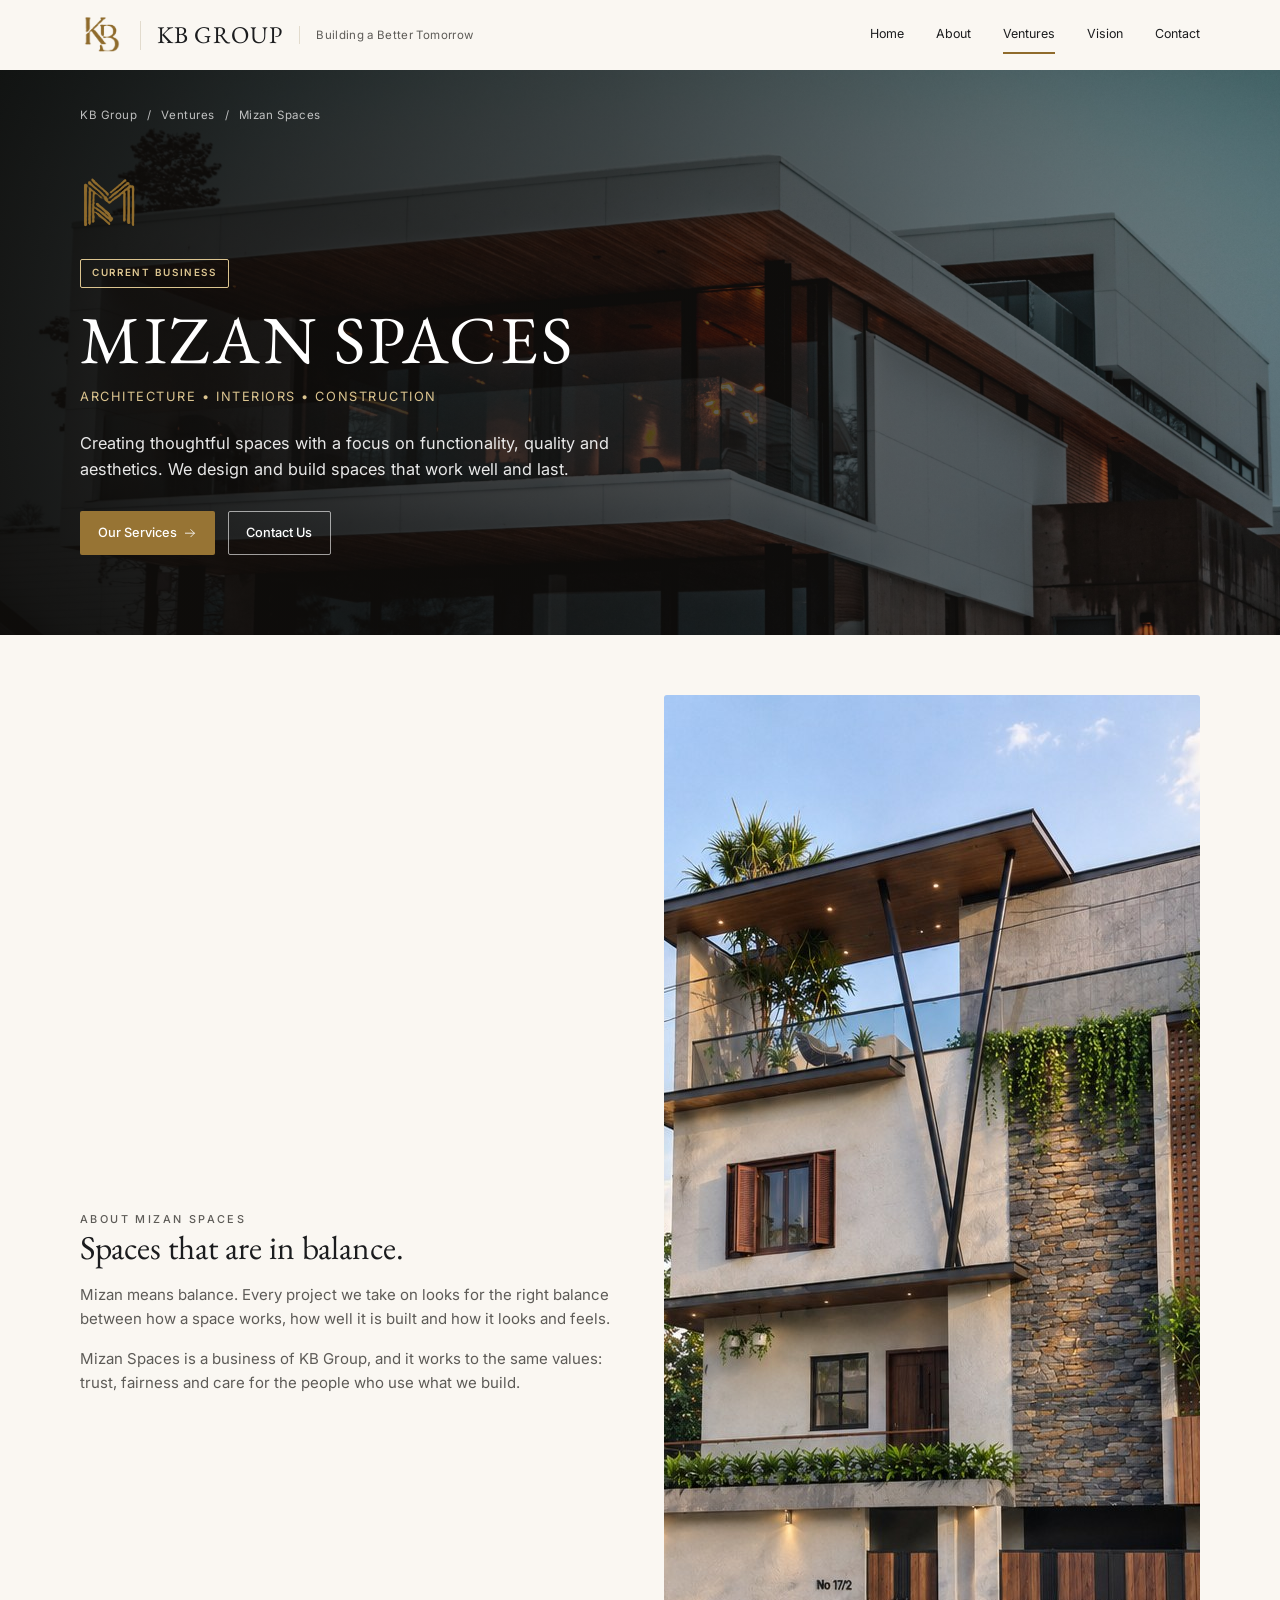
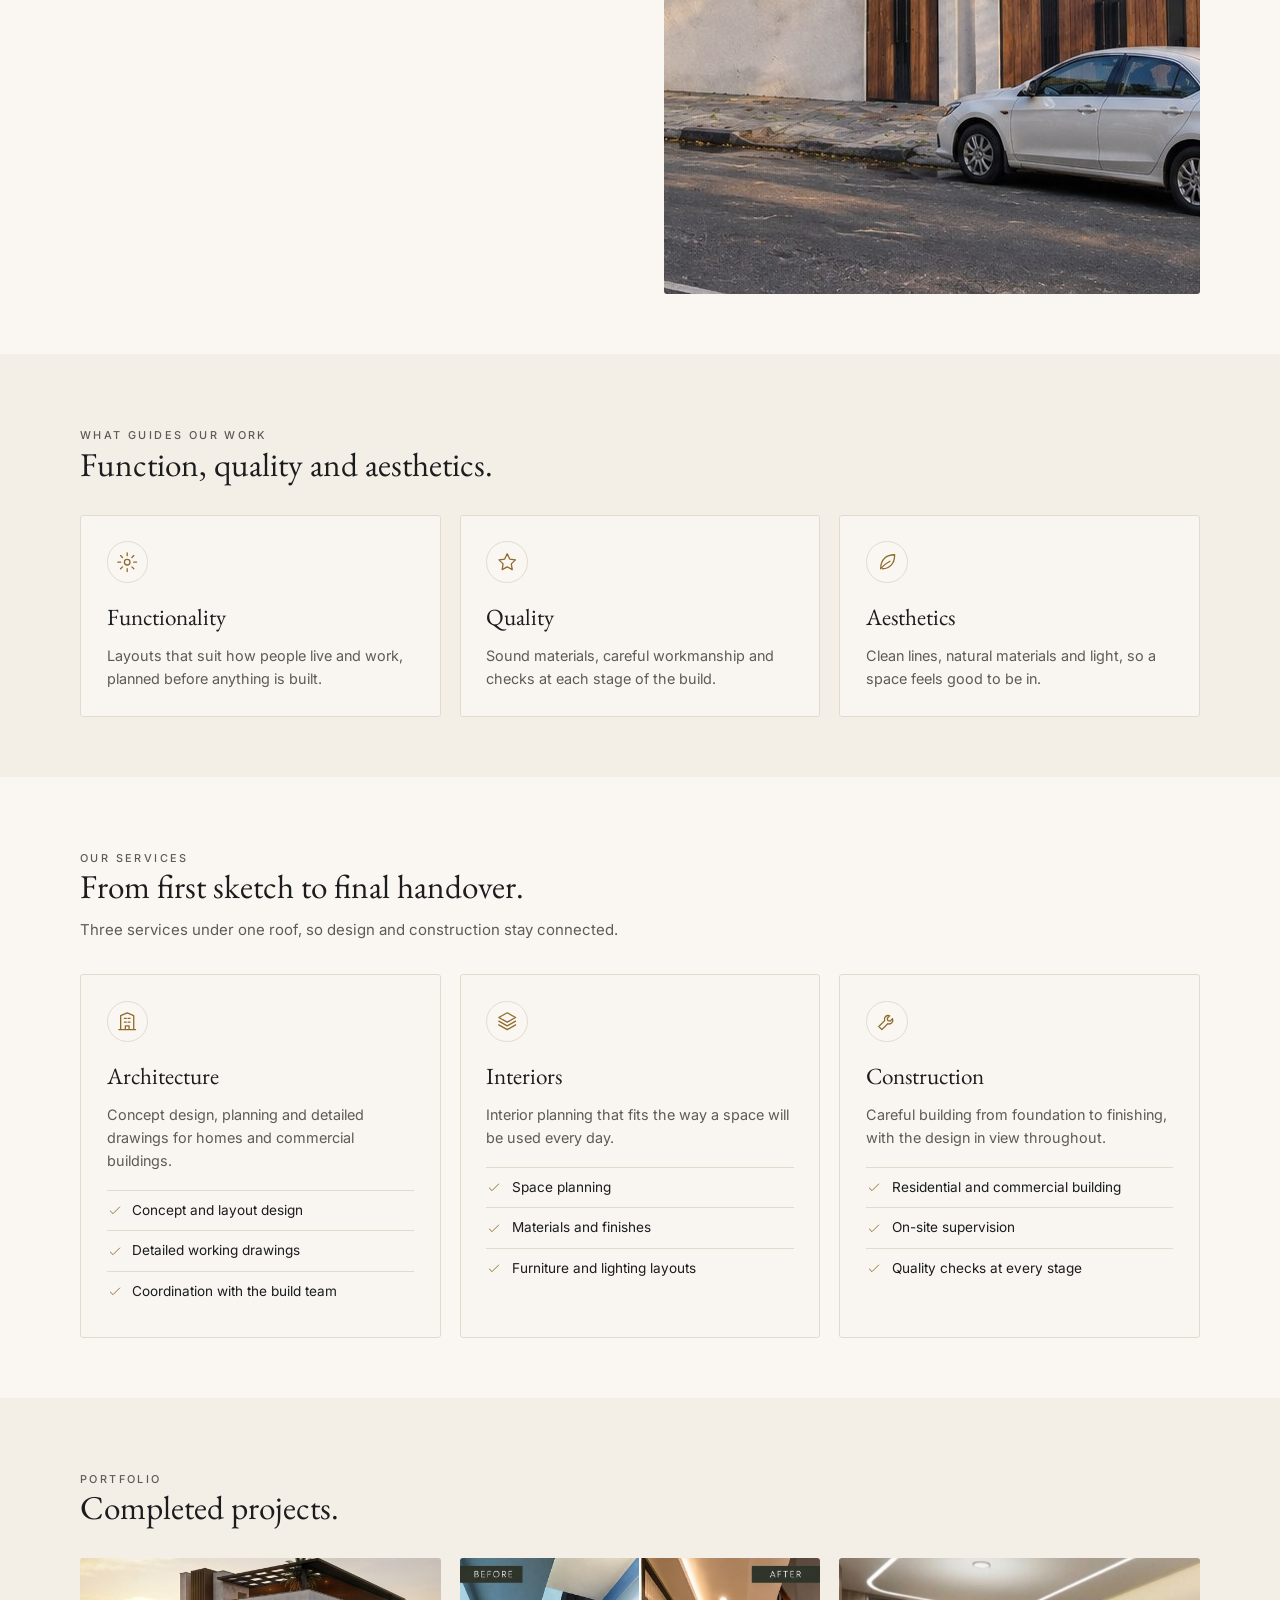
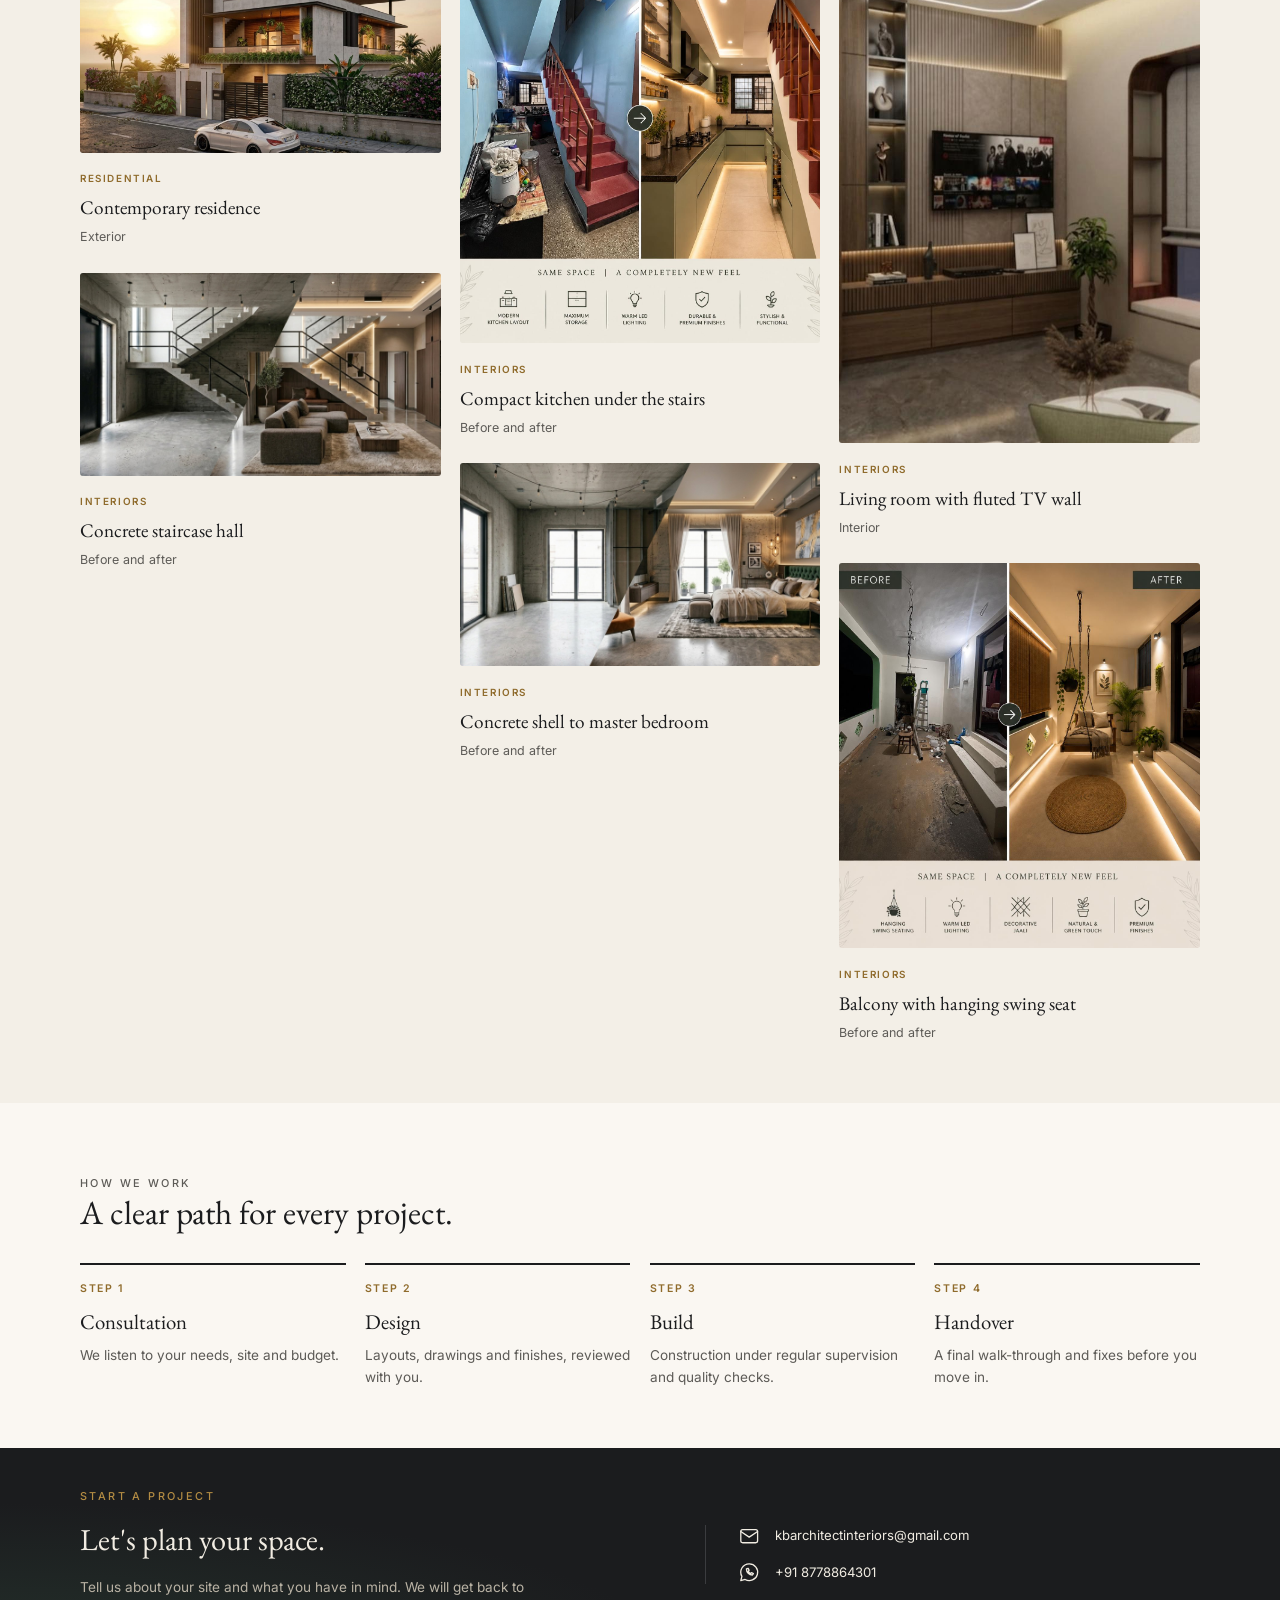
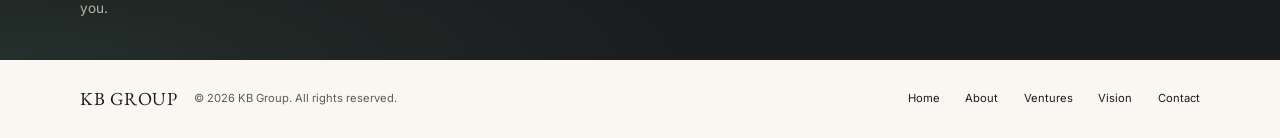
==== mizan-spaces.html @ b8437fe0 "KB Group website" ====
<!doctype html>
<html lang="en">
<head>
<meta charset="utf-8">
<meta name="viewport" content="width=device-width, initial-scale=1, viewport-fit=cover">
<title>Mizan Spaces</title>
<link rel="preconnect" href="https://fonts.googleapis.com">
<link rel="preconnect" href="https://fonts.gstatic.com" crossorigin>
<link rel="stylesheet" href="https://fonts.googleapis.com/css2?family=EB+Garamond:wght@400;500;600&family=Inter:wght@400;500;600&display=swap">
<link rel="stylesheet" href="css/site.css">
<link rel="stylesheet" href="css/venture.css">
</head>
<body>
<svg width="0" height="0" style="position:absolute" aria-hidden="true" focusable="false">
  <defs>
    <symbol id="i-arrow" viewBox="0 0 24 24"><path d="M4 12h15M13 6l6 6-6 6"/></symbol>
    <symbol id="i-building" viewBox="0 0 24 24"><path d="M5 21V6l7-3 7 3v15M3 21h18M9 9h2M13 9h2M9 13h2M13 13h2M10 21v-4h4v4"/></symbol>
    <symbol id="i-layers" viewBox="0 0 24 24"><path d="m12 3 9 5-9 5-9-5zM3 12l9 5 9-5M3 16l9 5 9-5"/></symbol>
    <symbol id="i-tool" viewBox="0 0 24 24"><path d="M14.7 6.3a4 4 0 0 0-5.4 5.1L3 17.7 6.3 21l6.3-6.3a4 4 0 0 0 5.1-5.4l-2.6 2.6-2.4-.6-.6-2.4z"/></symbol>
    <symbol id="i-check" viewBox="0 0 24 24"><path d="m5 12 4 4 10-10"/></symbol>
    <symbol id="i-gear" viewBox="0 0 24 24"><circle cx="12" cy="12" r="3"/><path d="M12 2v3M12 19v3M2 12h3M19 12h3M4.9 4.9l2.1 2.1M17 17l2.1 2.1M19.1 4.9 17 7M7 17l-2.1 2.1"/></symbol>
    <symbol id="i-star" viewBox="0 0 24 24"><path d="m12 3 2.7 5.6 6.1.9-4.4 4.3 1 6.1L12 17l-5.4 2.9 1-6.1-4.4-4.3 6.1-.9z"/></symbol>
    <symbol id="i-leaf" viewBox="0 0 24 24"><path d="M5 19C5 9 11 4 20 4c0 9-5 15-13 15M5 19c3-4 6-6 10-8"/></symbol>
    <symbol id="i-image" viewBox="0 0 24 24"><rect x="3" y="5" width="18" height="14" rx="2"/><circle cx="9" cy="10" r="1.5"/><path d="m21 16-5-5-8 8"/></symbol>
    <symbol id="i-mail" viewBox="0 0 24 24"><rect x="3" y="5" width="18" height="14" rx="2"/><path d="m3 7 9 6 9-6"/></symbol>
    <symbol id="i-chat" viewBox="0 0 24 24"><path d="M12 3a9 9 0 0 0-7.8 13.5L3 21l4.6-1.2A9 9 0 1 0 12 3z"/><path d="M9 8.5c0 3.5 3 6.5 6.5 6.5l1-1.5-2-1-1 .8c-1-.4-2-1.4-2.4-2.4l.8-1-1-2z"/></symbol>
  </defs>
</svg>

<header class="site-head band">
  <a class="brand" href="index.html" aria-label="KB Group home">
    <img src="img/logo-kb.png" alt="" width="44" height="42">
    <span class="div" aria-hidden="true"></span>
    <span class="name">KB GROUP</span>
    <span class="tag">Building a Better Tomorrow</span>
  </a>
  <nav class="main" aria-label="Main">
    <a href="index.html">Home</a>
    <a href="index.html#about">About</a>
    <a href="index.html#ventures" aria-current="page">Ventures</a>
    <a href="index.html#vision">Vision</a>
    <a href="#contact">Contact</a>
  </nav>
</header>

<main>
  <section class="vhero band" aria-labelledby="t">
    <img class="ph-img" src="img/mizan-hero.jpg" alt="" width="1280" height="690">
    <p class="crumbs"><a href="index.html">KB Group</a><span>/</span><a href="index.html#ventures">Ventures</a><span>/</span><span>Mizan Spaces</span></p>
    <div class="idrow">
      <img src="img/logo-mizan.png" alt="" width="46" height="42">
    </div>
    <p class="chip">Current business</p>
    <h1 id="t">Mizan Spaces</h1>
    <p class="sub">Architecture • Interiors • Construction</p>
    <p class="lead">Creating thoughtful spaces with a focus on functionality, quality and aesthetics. We design and build spaces that work well and last.</p>
    <div class="hero-actions">
      <a class="btn" href="#services">Our Services <svg class="ico arrow"><use href="#i-arrow"/></svg></a>
      <a class="btn ghost" href="#contact">Contact Us</a>
    </div>
  </section>

  <section class="sec" id="about" aria-labelledby="about-t">
    <div class="band">
      <div class="two">
        <div>
          <p class="eyebrow">About Mizan Spaces</p>
          <h2 class="title" id="about-t">Spaces that are in balance.</h2>
          <p>Mizan means balance. Every project we take on looks for the right balance between how a space works, how well it is built and how it looks and feels.</p>
          <p>Mizan Spaces is a business of KB Group, and it works to the same values: trust, fairness and care for the people who use what we build.</p>
        </div>
        <img class="pic tall" src="img/mizan-about.jpg" alt="Three-storey modern house with a stone, timber and plant facade" width="1312" height="1199">
      </div>
    </div>
  </section>

  <section class="sec alt" aria-labelledby="focus-t">
    <div class="band">
      <div class="sec-head">
        <p class="eyebrow">What guides our work</p>
        <h2 class="title" id="focus-t">Function, quality and aesthetics.</h2>
      </div>
      <div class="grid3">
        <article class="tile"><span class="ring"><svg class="ico"><use href="#i-gear"/></svg></span><h3>Functionality</h3><p>Layouts that suit how people live and work, planned before anything is built.</p></article>
        <article class="tile"><span class="ring"><svg class="ico"><use href="#i-star"/></svg></span><h3>Quality</h3><p>Sound materials, careful workmanship and checks at each stage of the build.</p></article>
        <article class="tile"><span class="ring"><svg class="ico"><use href="#i-leaf"/></svg></span><h3>Aesthetics</h3><p>Clean lines, natural materials and light, so a space feels good to be in.</p></article>
      </div>
    </div>
  </section>

  <section class="sec" id="services" aria-labelledby="svc-t">
    <div class="band">
      <div class="sec-head">
        <p class="eyebrow">Our services</p>
        <h2 class="title" id="svc-t">From first sketch to final handover.</h2>
        <p>Three services under one roof, so design and construction stay connected.</p>
      </div>
      <div class="grid3">
        <article class="tile">
          <span class="ring"><svg class="ico"><use href="#i-building"/></svg></span>
          <h3>Architecture</h3>
          <p>Concept design, planning and detailed drawings for homes and commercial buildings.</p>
          <ul>
            <li><svg class="ico"><use href="#i-check"/></svg>Concept and layout design</li>
            <li><svg class="ico"><use href="#i-check"/></svg>Detailed working drawings</li>
            <li><svg class="ico"><use href="#i-check"/></svg>Coordination with the build team</li>
          </ul>
        </article>
        <article class="tile">
          <span class="ring"><svg class="ico"><use href="#i-layers"/></svg></span>
          <h3>Interiors</h3>
          <p>Interior planning that fits the way a space will be used every day.</p>
          <ul>
            <li><svg class="ico"><use href="#i-check"/></svg>Space planning</li>
            <li><svg class="ico"><use href="#i-check"/></svg>Materials and finishes</li>
            <li><svg class="ico"><use href="#i-check"/></svg>Furniture and lighting layouts</li>
          </ul>
        </article>
        <article class="tile">
          <span class="ring"><svg class="ico"><use href="#i-tool"/></svg></span>
          <h3>Construction</h3>
          <p>Careful building from foundation to finishing, with the design in view throughout.</p>
          <ul>
            <li><svg class="ico"><use href="#i-check"/></svg>Residential and commercial building</li>
            <li><svg class="ico"><use href="#i-check"/></svg>On-site supervision</li>
            <li><svg class="ico"><use href="#i-check"/></svg>Quality checks at every stage</li>
          </ul>
        </article>
      </div>
    </div>
  </section>

  <section class="sec alt" id="projects" aria-labelledby="proj-t">
    <div class="band">
      <div class="sec-head">
        <p class="eyebrow">Portfolio</p>
        <h2 class="title" id="proj-t">Completed projects.</h2>
      </div>
      <div class="proj-grid">
        <figure class="proj">
          <img class="pic" src="img/mizan-project-exterior.jpg" alt="Contemporary house with stone, timber and glass beside a pool at sunset" width="736" height="1104" loading="lazy">
          <figcaption><span class="tag">Residential</span><h3>Contemporary residence</h3><div class="meta">Exterior</div></figcaption>
        </figure>
        <figure class="proj">
          <img class="pic" src="img/mizan-project-stairs.jpg" alt="Concrete staircase hall before and after the interior fit-out" width="1600" height="900" loading="lazy">
          <figcaption><span class="tag">Interiors</span><h3>Concrete staircase hall</h3><div class="meta">Before and after</div></figcaption>
        </figure>
        <figure class="proj">
          <img class="pic" src="img/mizan-project-kitchen.jpg" alt="Narrow kitchen under a staircase before and after, with green cabinets and warm lighting" width="1199" height="1280" loading="lazy">
          <figcaption><span class="tag">Interiors</span><h3>Compact kitchen under the stairs</h3><div class="meta">Before and after</div></figcaption>
        </figure>
        <figure class="proj">
          <img class="pic" src="img/mizan-project-bedroom.jpg" alt="Bare concrete room before and after becoming a bedroom with curtains and warm lighting" width="1600" height="900" loading="lazy">
          <figcaption><span class="tag">Interiors</span><h3>Concrete shell to master bedroom</h3><div class="meta">Before and after</div></figcaption>
        </figure>
        <figure class="proj">
          <img class="pic" src="img/mizan-project-tv-wall.jpg" alt="Living room with fluted wood TV wall, display niches and a window seat" width="655" height="881" loading="lazy">
          <figcaption><span class="tag">Interiors</span><h3>Living room with fluted TV wall</h3><div class="meta">Interior</div></figcaption>
        </figure>
        <figure class="proj">
          <img class="pic" src="img/mizan-project-balcony.jpg" alt="Balcony before and after, with a hanging swing seat, plants and warm lighting" width="1200" height="1280" loading="lazy">
          <figcaption><span class="tag">Interiors</span><h3>Balcony with hanging swing seat</h3><div class="meta">Before and after</div></figcaption>
        </figure>
      </div>
    </div>
  </section>

  <section class="sec" aria-labelledby="proc-t">
    <div class="band">
      <div class="sec-head">
        <p class="eyebrow">How we work</p>
        <h2 class="title" id="proc-t">A clear path for every project.</h2>
      </div>
      <ol class="steps">
        <li><span class="n">Step 1</span><b>Consultation</b><span class="d">We listen to your needs, site and budget.</span></li>
        <li><span class="n">Step 2</span><b>Design</b><span class="d">Layouts, drawings and finishes, reviewed with you.</span></li>
        <li><span class="n">Step 3</span><b>Build</b><span class="d">Construction under regular supervision and quality checks.</span></li>
        <li><span class="n">Step 4</span><b>Handover</b><span class="d">A final walk-through and fixes before you move in.</span></li>
      </ol>
    </div>
  </section>

  <section class="contact c2 band" id="contact" aria-labelledby="c-t">
    <div>
      <p class="eyebrow">Start a project</p>
      <h2 id="c-t">Let's plan your space.</h2>
      <p class="note">Tell us about your site and what you have in mind. We will get back to you.</p>
    </div>
    <div class="cinfo">
      <div><svg class="ico"><use href="#i-mail"/></svg><a href="mailto:kbarchitectinteriors@gmail.com">kbarchitectinteriors@gmail.com</a></div>
      <div><svg class="ico"><use href="#i-chat"/></svg><a href="tel:+918778864301">+91 8778864301</a></div>
    </div>
  </section>
</main>

<footer class="foot band">
  <div class="l">
    <span class="n">KB GROUP</span>
    <span id="copy">&copy; 2026 KB Group. All rights reserved.</span>
  </div>
  <nav aria-label="Footer">
    <a href="index.html">Home</a>
    <a href="index.html#about">About</a>
    <a href="index.html#ventures">Ventures</a>
    <a href="index.html#vision">Vision</a>
    <a href="#contact">Contact</a>
  </nav>
</footer>

<script>
(function () {
  try {
    document.getElementById("copy").textContent = "© " + new Date().getFullYear() + " KB Group. All rights reserved.";
  } catch (e) {}
})();
</script>
</body>
</html>
---- css/site.css ----
/* Layout: full-bleed bands stacked top to bottom (header, photo hero, ecosystem, ventures cards, about + vision split, values row, dark contact band, footer). Single light look, by design. */
:root {
  --bg: #faf7f2;
  --panel: #f3efe7;
  --card: #f9f6f1;
  --ink: #1b1c1e;
  --muted: #5d5b57;
  --gold: #8f6b2c;
  --gold-fill: #977434;
  --line: #e2dbcd;
  --dark: #1b1c1e;
  --on-dark: #f1ece2;
  --on-dark-muted: #b9b2a4;
  --serif: "EB Garamond", Garamond, "Times New Roman", serif;
  --sans: "Inter", system-ui, -apple-system, "Segoe UI", Arial, sans-serif;
  --gutter: 1rem;
  --maxw: 70rem;
}
* { box-sizing: border-box; }
html { scroll-behavior: smooth; }
@media (prefers-reduced-motion: reduce) { html { scroll-behavior: auto; } }
body {
  background: var(--bg);
  color: var(--ink);
  font-family: var(--sans);
  font-size: 15px;
  line-height: 1.6;
  margin: 0;
  overflow-x: hidden;
}
a { color: inherit; }
:focus-visible { outline: 2px solid var(--gold); outline-offset: 3px; }
.band { padding-inline: max(var(--gutter), calc((100% - var(--maxw)) / 2)); }
.eyebrow {
  font-size: 0.68rem;
  font-weight: 500;
  letter-spacing: 0.22em;
  text-transform: uppercase;
  margin: 0 0 0.6rem;
}
h1, h2, h3 { font-family: var(--serif); font-weight: 400; margin: 0; text-wrap: balance; }
h2.title { font-size: clamp(1.7rem, 2.6vw, 2.15rem); line-height: 1.15; }
.ico { width: 1.4rem; height: 1.4rem; fill: none; stroke: currentColor; stroke-width: 1.4; stroke-linecap: round; stroke-linejoin: round; flex: none; }
.arrow { width: 0.9rem; height: 0.9rem; vertical-align: -0.12em; margin-left: 0.4rem; }

/* header */
.site-head {
  display: flex;
  align-items: center;
  justify-content: space-between;
  flex-wrap: wrap;
  gap: 0.75rem 2rem;
  padding-block: 0.9rem;
  background: var(--bg);
}
.brand { display: flex; align-items: center; gap: 1rem; min-width: 0; text-decoration: none; }
.brand img { height: 2.6rem; width: auto; display: block; }
.brand .name { font-family: var(--serif); font-size: 1.5rem; letter-spacing: 0.04em; white-space: nowrap; }
.brand .tag { font-size: 0.72rem; color: var(--muted); letter-spacing: 0.03em; padding-left: 1rem; border-left: 1px solid var(--line); }
.brand .div { width: 1px; height: 1.8rem; background: var(--line); }
nav.main { display: flex; gap: 2rem; flex-wrap: wrap; font-size: 0.78rem; }
nav.main a { text-decoration: none; padding-block: 0.5rem; border-bottom: 2px solid transparent; }
nav.main a:hover, nav.main a[aria-current="page"] { border-bottom-color: var(--gold); }

/* hero */
.hero {
  position: relative;
  isolation: isolate;
  background: linear-gradient(#a0a8b2 0%, #bdbec3 15%, #eddcd2 30%, #eddac9 45%, #efc8a9 60%, #9d8a81 75%, #403d34 100%);
  padding-block: 3.2rem 3.4rem;
  min-height: 21rem;
}
.hero-img {
  position: absolute;
  inset: 0 0 0 auto;
  width: 56%;
  height: 100%;
  object-fit: cover;
  object-position: left center;
  -webkit-mask-image: linear-gradient(to right, transparent 0, #000 30%);
  mask-image: linear-gradient(to right, transparent 0, #000 30%);
  z-index: -1;
}
.hero h1 { font-size: clamp(2rem, 3.9vw, 3.3rem); line-height: 1.12; letter-spacing: -0.005em; }
.hero p.lead { max-width: 23rem; margin: 1.3rem 0 1.5rem; font-size: 0.95rem; }
.btn {
  display: inline-flex;
  align-items: center;
  background: var(--gold-fill);
  color: #fff;
  font-size: 0.8rem;
  font-weight: 500;
  text-decoration: none;
  padding: 0.7rem 1.1rem;
  border-radius: 2px;
}
.btn:hover { background: #7f6128; }

/* ecosystem */
.eco {
  display: grid;
  grid-template-columns: minmax(0, 1.15fr) minmax(0, 0.9fr) minmax(0, 0.75fr);
  align-items: center;
  gap: 2rem;
  padding-block: 3.25rem;
}
.eco p { color: var(--muted); max-width: 22rem; margin: 1rem 0 0; font-size: 0.9rem; }
.eco-img {
  height: 9rem;
  border-radius: 2px;
  background: url("../img/leaf.jpg") center / cover no-repeat;
  -webkit-mask-image: linear-gradient(to right, #000 55%, transparent 100%);
  mask-image: linear-gradient(to right, #000 55%, transparent 100%);
}
.eco-quote { border-left: 1px solid var(--gold); padding-left: 2rem; font-family: var(--serif); font-size: 1.15rem; line-height: 1.5; margin: 0; }

/* ventures */
.ventures { padding-block: 0.5rem 3.25rem; }
.v-head { display: flex; justify-content: space-between; align-items: flex-end; gap: 1rem; flex-wrap: wrap; margin-bottom: 1.4rem; }
.v-head a { color: var(--gold); font-size: 0.75rem; font-weight: 500; text-decoration: none; }
.v-head a:hover { text-decoration: underline; text-underline-offset: 4px; }
.cards { display: grid; grid-template-columns: repeat(3, minmax(0, 1fr)); gap: 1.1rem; }
.card { background: var(--card); border: 1px solid var(--line); border-radius: 3px; overflow: hidden; display: flex; flex-direction: column; min-width: 0; }
.card .photo { aspect-ratio: 292 / 137; width: 100%; object-fit: cover; display: block; }
.card .body { padding: 1.3rem 1.4rem 1.5rem; display: flex; flex-direction: column; gap: 0.75rem; flex: 1; }
.id-row { display: flex; gap: 1rem; align-items: center; }
.id-row img { height: 2.6rem; width: auto; flex: none; }
.id-row h3 { font-size: 1.3rem; letter-spacing: 0.03em; line-height: 1.1; }
.id-row .sub { font-size: 0.75rem; color: var(--muted); margin-top: 0.3rem; }
.badge {
  align-self: flex-start;
  font-size: 0.58rem;
  font-weight: 600;
  letter-spacing: 0.14em;
  text-transform: uppercase;
  padding: 0.28rem 0.6rem;
  border-radius: 2px;
}
.badge.current { background: var(--gold-fill); color: #fff; }
.badge.dev { background: #e6e0d4; color: var(--muted); }
.card p.d { margin: 0; font-size: 0.82rem; color: var(--muted); }
.card a.more { margin-top: auto; padding-top: 0.5rem; color: var(--gold); font-size: 0.75rem; font-weight: 500; text-decoration: none; }
.card a.more:hover { text-decoration: underline; text-underline-offset: 4px; }

.card.future { padding: 1.4rem; background: linear-gradient(180deg, #ece8e0 0%, var(--card) 55%); }
.future h3 { font-size: 1.35rem; }
.future .tagline { font-size: 0.78rem; color: var(--muted); margin: 0.15rem 0 0.9rem; }
.future p.d { margin-bottom: 1.1rem; }
.fgrid { list-style: none; margin: 0; padding: 0; display: grid; grid-template-columns: repeat(2, minmax(0, 1fr)); gap: 0.95rem 0.75rem; }
.fgrid li { display: flex; align-items: center; gap: 0.7rem; font-size: 0.72rem; line-height: 1.3; min-width: 0; }
.fgrid .ring { width: 2rem; height: 2rem; border: 1px solid var(--line); border-radius: 50%; display: grid; place-items: center; color: var(--gold); background: var(--bg); flex: none; }
.fgrid .ring .ico { width: 1rem; height: 1rem; }
.more-line { margin-top: 1.1rem; font-size: 0.72rem; color: var(--muted); border-left: 1px solid var(--gold); padding-left: 0.6rem; }

/* about + vision */
.split { display: grid; grid-template-columns: repeat(2, minmax(0, 1fr)); }
.about { display: flex; background: var(--panel); min-width: 0; }
.about .door { width: clamp(6rem, 14.6%, 9.5rem); flex: none; background: url("../img/door.jpg") center / cover no-repeat; }
.about .in { padding: 2.2rem max(var(--gutter), 2.2rem) 2.2rem 2rem; min-width: 0; flex: 1; }
.about p.t { color: var(--muted); font-size: 0.85rem; max-width: 24rem; margin: 1rem 0 1.6rem; }
.pillars { display: grid; grid-template-columns: repeat(3, minmax(0, 1fr)); max-width: 28rem; }
.pillar { padding: 0 0.9rem; border-left: 1px solid var(--line); min-width: 0; }
.pillar:first-child { padding-left: 0; border-left: 0; }
.pillar .ico { color: var(--gold); margin-bottom: 0.6rem; }
.pillar b { display: block; font-size: 0.66rem; letter-spacing: 0.16em; font-weight: 600; }
.pillar span { display: block; font-size: 0.72rem; color: var(--muted); margin-top: 0.3rem; line-height: 1.45; }

.vision {
  position: relative;
  isolation: isolate;
  padding: 2.2rem max(var(--gutter), 3rem) 2.2rem 3rem;
  background: url("../img/hero.jpg") 0% 85% / 200% auto no-repeat, #d8cdbd;
  min-width: 0;
}
.vision::before { content: ""; position: absolute; inset: 0; background: linear-gradient(90deg, rgba(250, 247, 242, 0.78), rgba(250, 247, 242, 0.5)); z-index: -1; }
.vision p { font-size: 0.85rem; max-width: 24rem; margin: 1rem 0 0; }
.vision p + p { margin-top: 0.9rem; }
.vision a { display: inline-block; margin-top: 1.1rem; color: var(--gold); font-size: 0.75rem; font-weight: 500; text-decoration: none; }
.vision a:hover { text-decoration: underline; text-underline-offset: 4px; }

/* values */
.values { display: grid; grid-template-columns: minmax(0, 0.85fr) minmax(0, 2.6fr); gap: 2rem; align-items: center; padding-block: 2.6rem; }
.vlist { list-style: none; margin: 0; padding: 0; display: grid; grid-template-columns: repeat(5, minmax(0, 1fr)); }
.vlist li { text-align: center; padding: 0.4rem 0.9rem; border-left: 1px solid var(--line); min-width: 0; }
.vlist li:first-child { border-left: 0; }
.vlist .ico { width: 1.7rem; height: 1.7rem; color: var(--gold); margin-bottom: 0.6rem; }
.vlist b { display: block; font-size: 0.66rem; letter-spacing: 0.16em; font-weight: 600; }
.vlist span { display: block; font-size: 0.7rem; color: var(--muted); margin-top: 0.35rem; line-height: 1.45; }

/* contact */
.contact {
  background: radial-gradient(60rem 14rem at 0% 100%, #24302b 0%, transparent 70%), var(--dark);
  color: var(--on-dark);
  display: grid;
  grid-template-columns: minmax(0, 1.2fr) minmax(0, 1fr) auto;
  gap: 2rem;
  align-items: center;
  padding-block: 2.5rem;
}
.contact .eyebrow { color: #b48c43; }
.contact h2 { font-size: clamp(1.5rem, 2.4vw, 1.9rem); }
.cinfo { border-left: 1px solid #3b3c3f; padding-left: 2rem; display: grid; gap: 0.9rem; min-width: 0; }
.cinfo div { display: flex; align-items: center; gap: 0.9rem; font-size: 0.82rem; min-width: 0; }
.cinfo a { text-decoration: none; overflow-wrap: anywhere; }
.cinfo a:hover { text-decoration: underline; text-underline-offset: 4px; }
.social { display: flex; gap: 0.7rem; }
.social span { width: 2.2rem; height: 2.2rem; border: 1px solid #4a4b4f; border-radius: 50%; display: grid; place-items: center; color: var(--on-dark); }
.social .ico { width: 1rem; height: 1rem; }

/* footer */
.foot { display: flex; justify-content: space-between; align-items: center; gap: 1rem 2rem; flex-wrap: wrap; padding-block: 1.5rem; }
.foot .l { display: flex; align-items: center; gap: 1rem; flex-wrap: wrap; font-size: 0.7rem; color: var(--muted); }
.foot .l .n { font-family: var(--serif); font-size: 1.15rem; color: var(--ink); letter-spacing: 0.04em; }
.foot nav { display: flex; gap: 1.6rem; flex-wrap: wrap; font-size: 0.7rem; }
.foot nav a { text-decoration: none; }
.foot nav a:hover { text-decoration: underline; text-underline-offset: 4px; }

/* narrower screens */
@media (max-width: 62rem) {
  .cards { grid-template-columns: minmax(0, 1fr); }
  .card .photo { aspect-ratio: 16 / 7; }
  .split { grid-template-columns: minmax(0, 1fr); }
  .values { grid-template-columns: minmax(0, 1fr); }
  .contact { grid-template-columns: minmax(0, 1fr); }
  .cinfo { border-left: 0; padding-left: 0; }
}
@media (max-width: 52rem) {
  .brand .tag, .brand .div { display: none; }
  .hero-img { width: 100%; opacity: 0.55; -webkit-mask-image: none; mask-image: none; }
  .eco { grid-template-columns: minmax(0, 1fr); }
  .eco-quote { padding-left: 1.25rem; }
  .vlist { grid-template-columns: repeat(2, minmax(0, 1fr)); row-gap: 1.5rem; }
  .vlist li:nth-child(odd) { border-left: 0; }
  .vlist li:last-child { grid-column: 1 / -1; border-left: 0; }
  .pillars { grid-template-columns: minmax(0, 1fr); gap: 1.1rem; }
  .pillar { padding: 0; border-left: 0; }
  .about .door { width: 4rem; }
  .about .in { padding-inline: 1.25rem; }
  .vision { padding-inline: var(--gutter); }
}
---- css/venture.css ----
/* Styles for the business pages (mizan-spaces.html, amanah.html). Loaded after site.css. */

.vhero {
  position: relative;
  isolation: isolate;
  color: #fff;
  background: #14110d;
  padding-block: 2.2rem 5rem;
  overflow: hidden;
}
.vhero .ph-img {
  position: absolute;
  inset: 0;
  width: 100%;
  height: 100%;
  object-fit: cover;
  z-index: -2;
}
.vhero::after {
  content: "";
  position: absolute;
  inset: 0;
  z-index: -1;
  background: linear-gradient(90deg, rgba(14, 12, 10, 0.93) 0%, rgba(14, 12, 10, 0.72) 48%, rgba(14, 12, 10, 0.4) 100%);
}
.crumbs { display: flex; flex-wrap: wrap; gap: 0.6rem; font-size: 0.72rem; letter-spacing: 0.05em; color: rgba(255, 255, 255, 0.72); margin: 0 0 3.2rem; }
.crumbs a { text-decoration: none; }
.crumbs a:hover { text-decoration: underline; text-underline-offset: 4px; }
.vhero .idrow { display: flex; align-items: center; gap: 1.1rem; margin-bottom: 1.2rem; }
.vhero .idrow img { height: 3.4rem; width: auto; }
.vhero h1 { font-size: clamp(2.4rem, 6vw, 4.2rem); line-height: 1.02; letter-spacing: 0.04em; text-transform: uppercase; }
.vhero .sub { font-size: 0.8rem; letter-spacing: 0.12em; text-transform: uppercase; color: #dcc590; margin: 0.8rem 0 0; }
.vhero p.lead { max-width: 34rem; margin: 1.4rem 0 1.8rem; font-size: 1.02rem; color: rgba(255, 255, 255, 0.9); }
.hero-actions { display: flex; gap: 0.8rem; flex-wrap: wrap; }
.btn.ghost { background: transparent; border: 1px solid rgba(255, 255, 255, 0.6); }
.btn.ghost:hover { background: rgba(255, 255, 255, 0.14); }
.chip {
  display: inline-block;
  font-size: 0.62rem;
  font-weight: 600;
  letter-spacing: 0.16em;
  text-transform: uppercase;
  padding: 0.35rem 0.7rem;
  border: 1px solid #dcc590;
  color: #dcc590;
  border-radius: 2px;
  margin-bottom: 1.1rem;
}

.sec { padding-block: 3.75rem; }
.sec.alt { background: var(--panel); }
.sec-head { max-width: 40rem; margin-bottom: 2rem; }
.sec-head p { color: var(--muted); margin: 0.8rem 0 0; }
.two { display: grid; grid-template-columns: repeat(2, minmax(0, 1fr)); gap: 3rem; align-items: center; }
.two p { color: var(--muted); margin: 1rem 0 0; max-width: 34rem; }
.pic { width: 100%; aspect-ratio: 4 / 3; object-fit: cover; border-radius: 3px; display: block; }
.pic.tall { aspect-ratio: 11 / 10; }

.grid3 { display: grid; grid-template-columns: repeat(3, minmax(0, 1fr)); gap: 1.2rem; }
.tile { background: var(--card); border: 1px solid var(--line); border-radius: 3px; padding: 1.6rem; min-width: 0; }
.tile .ring { width: 2.6rem; height: 2.6rem; border: 1px solid var(--line); border-radius: 50%; display: grid; place-items: center; color: var(--gold); background: var(--bg); }
.tile h3 { font-size: 1.45rem; margin: 1rem 0 0.5rem; }
.tile p { color: var(--muted); margin: 0; font-size: 0.9rem; }
.tile ul { list-style: none; margin: 1.1rem 0 0; padding: 0; font-size: 0.85rem; }
.tile li { padding: 0.55rem 0; border-top: 1px solid var(--line); display: flex; gap: 0.6rem; align-items: flex-start; }
.tile li .ico { width: 1rem; height: 1rem; color: var(--gold); margin-top: 0.22rem; }

.steps { list-style: none; margin: 0; padding: 0; display: grid; grid-template-columns: repeat(4, minmax(0, 1fr)); gap: 1.2rem; }
.steps li { border-top: 2px solid var(--ink); padding-top: 1rem; min-width: 0; }
.steps .n { display: block; font-size: 0.66rem; font-weight: 600; letter-spacing: 0.16em; text-transform: uppercase; color: var(--gold); margin-bottom: 0.45rem; }
.steps b { display: block; font-family: var(--serif); font-size: 1.3rem; font-weight: 400; }
.steps span.d { display: block; color: var(--muted); font-size: 0.85rem; margin-top: 0.4rem; }

.notice { font-size: 0.75rem; color: var(--muted); border: 1px dashed var(--line); background: var(--card); padding: 0.7rem 1rem; margin-bottom: 1.5rem; border-radius: 2px; }
.proj-grid { columns: 3; column-gap: 1.2rem; }
.proj { margin: 0 0 1.6rem; min-width: 0; break-inside: avoid; }
.proj .pic { aspect-ratio: auto; height: auto; width: 100%; border-radius: 3px; }
.proj .ph { aspect-ratio: 4 / 3; width: 100%; border-radius: 3px; }
.proj .ph { display: grid; place-items: center; color: #9a8c70; background: linear-gradient(135deg, #ebe5d8, #d9d0bd); }
.proj .ph .ico { width: 2.2rem; height: 2.2rem; }
.proj figcaption { padding-top: 0.8rem; }
.proj .tag { font-size: 0.62rem; letter-spacing: 0.16em; text-transform: uppercase; color: var(--gold); font-weight: 600; }
.proj h3 { font-size: 1.2rem; margin: 0.25rem 0 0.2rem; }
.proj .meta { font-size: 0.78rem; color: var(--muted); }

.contact.c2 { grid-template-columns: minmax(0, 1.2fr) minmax(0, 1fr); }
.contact p.note { margin: 0.8rem 0 0; color: var(--on-dark-muted); font-size: 0.85rem; max-width: 28rem; }

@media (max-width: 62rem) {
  .grid3 { grid-template-columns: minmax(0, 1fr); }
  .proj-grid { columns: 2; }
  .contact.c2 { grid-template-columns: minmax(0, 1fr); }
}
@media (max-width: 52rem) {
  .two { grid-template-columns: minmax(0, 1fr); gap: 1.6rem; }
  .steps { grid-template-columns: repeat(2, minmax(0, 1fr)); }
  .vhero { padding-block: 1.5rem 3.5rem; }
  .crumbs { margin-bottom: 2.2rem; }
}
@media (max-width: 40rem) {
  .proj-grid { columns: 1; }
}
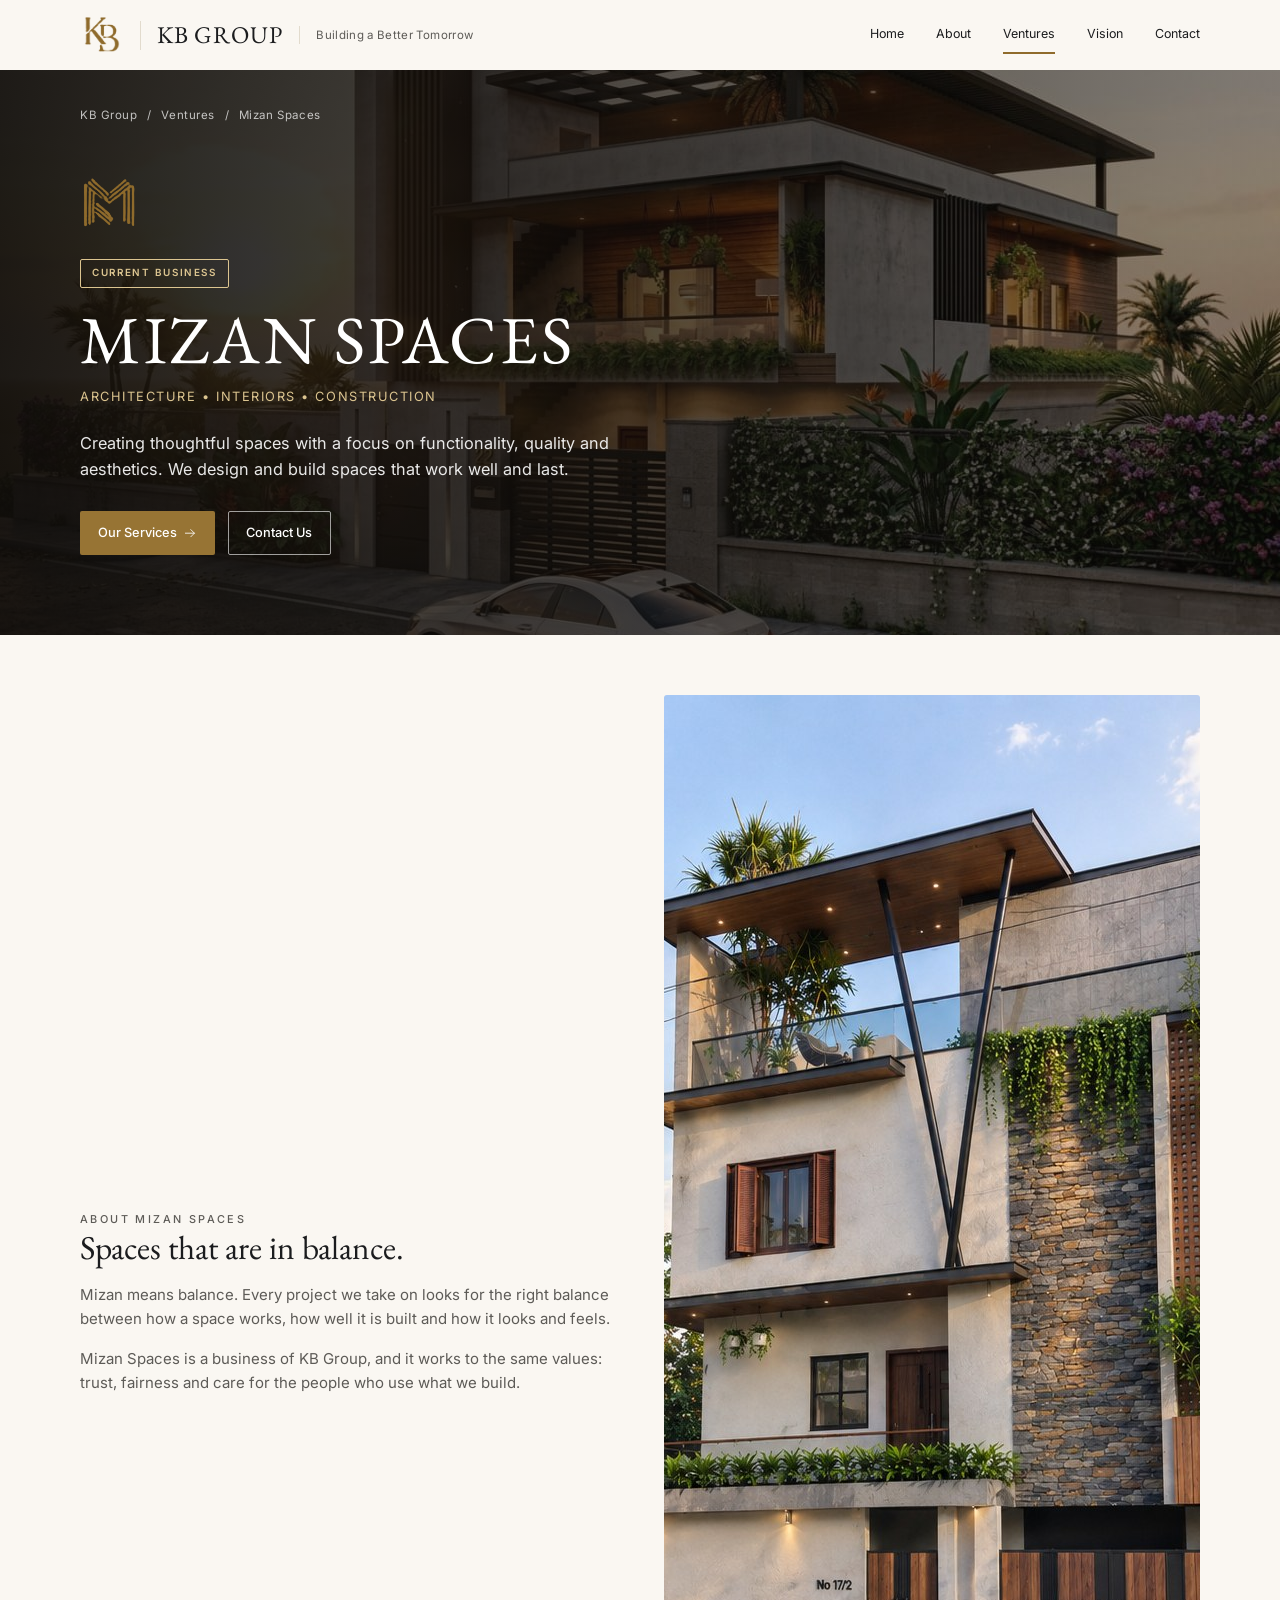
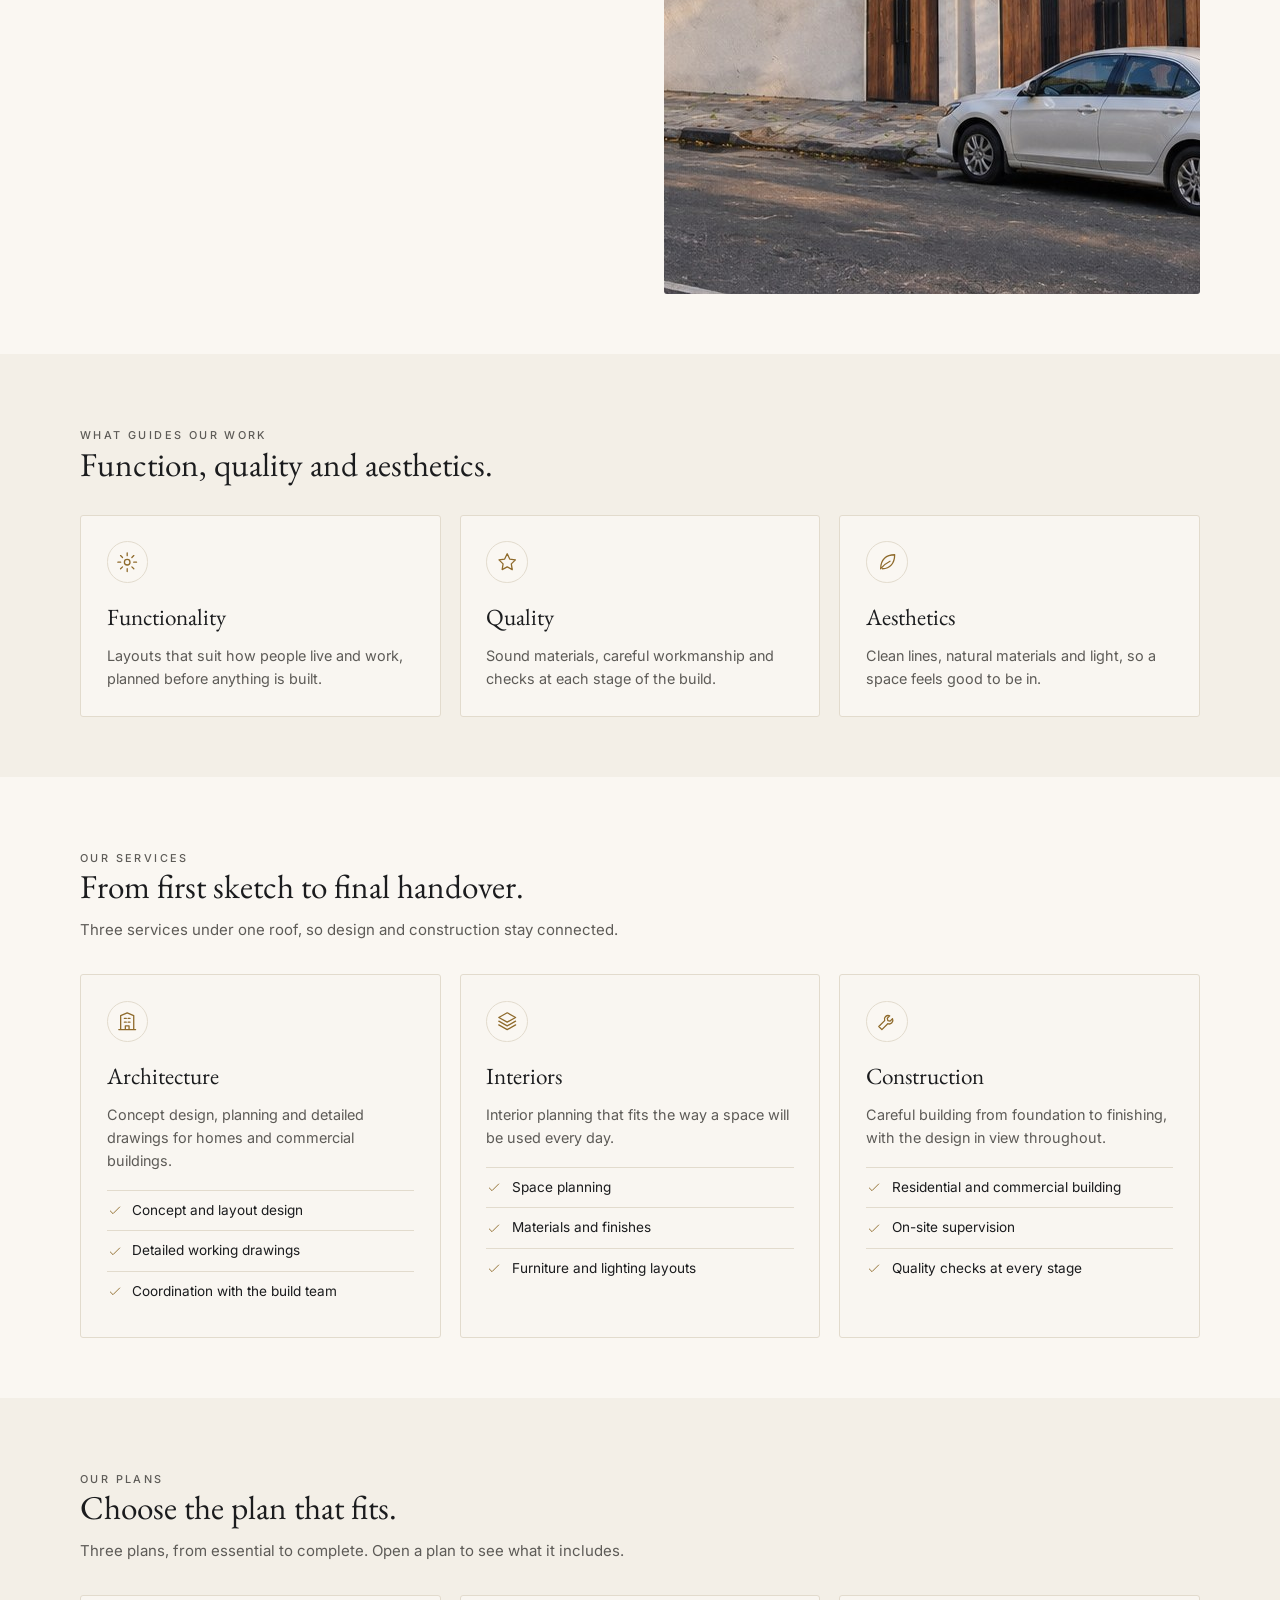
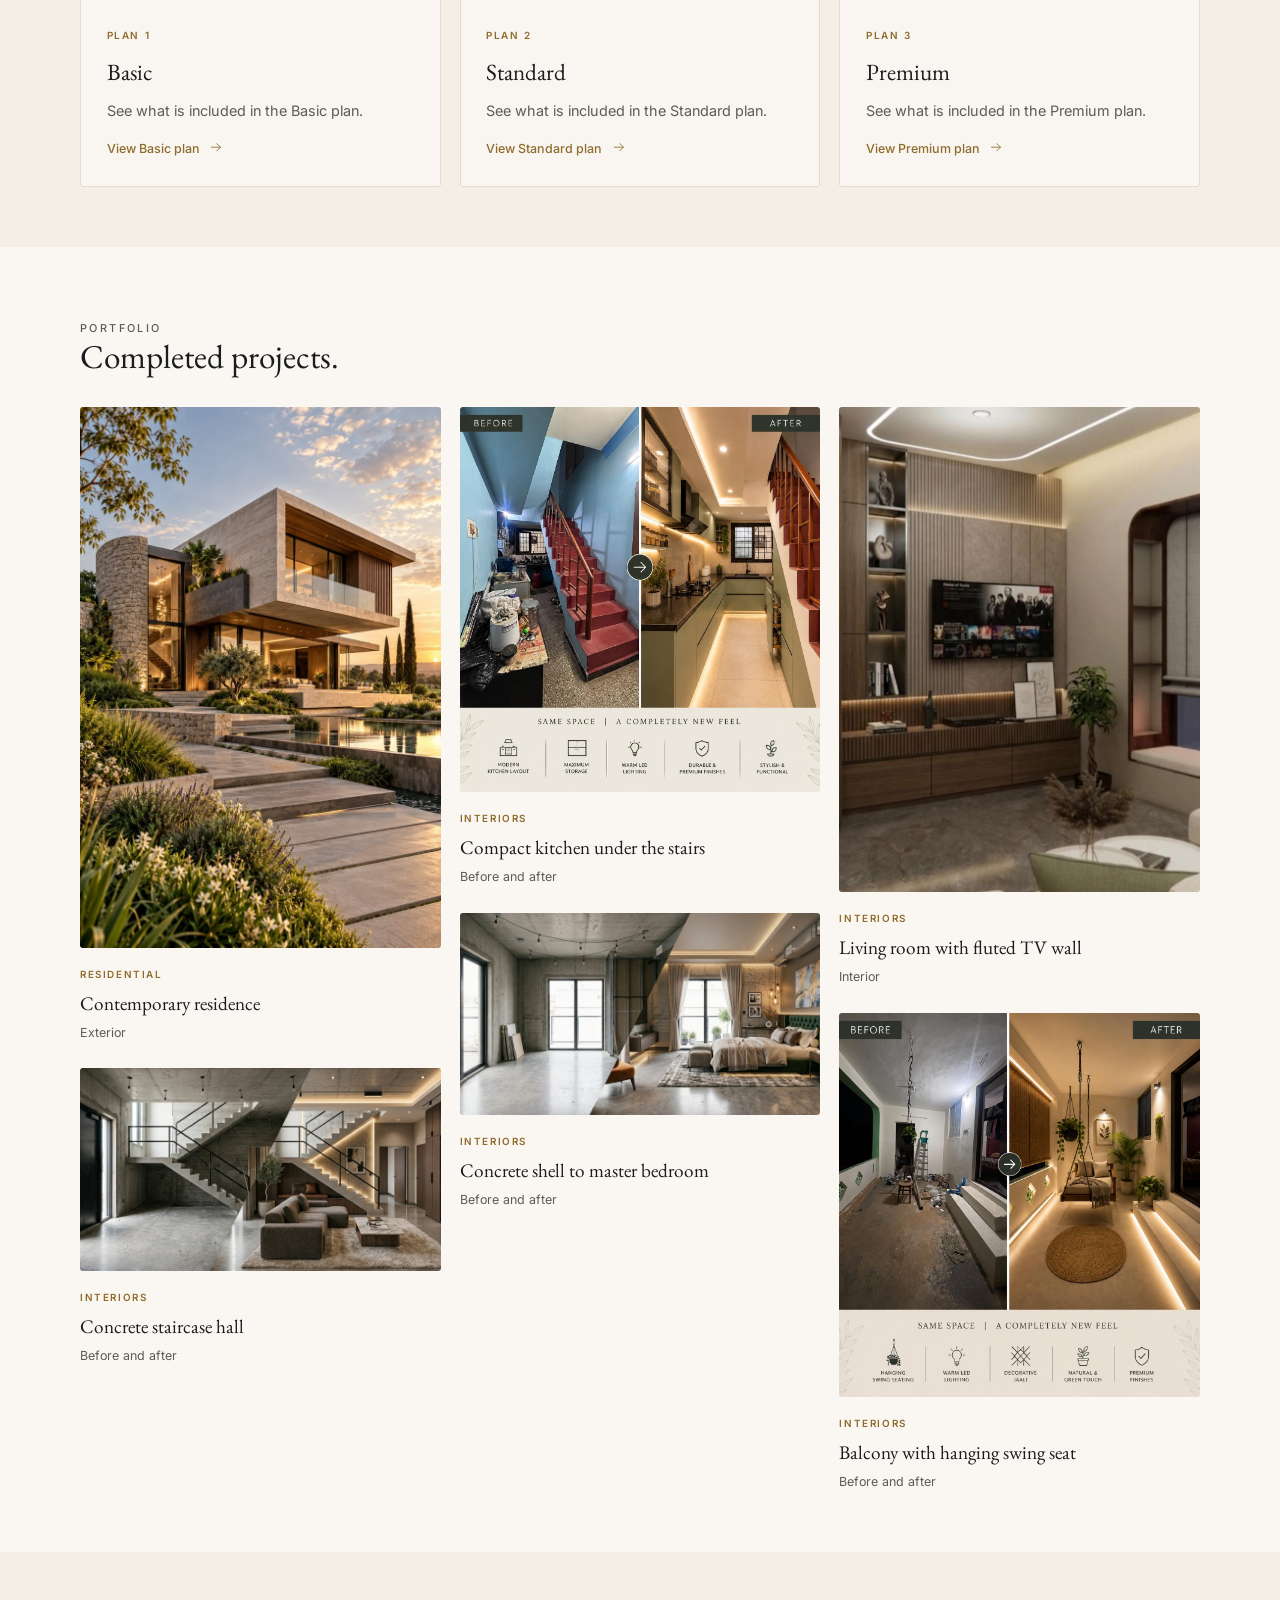
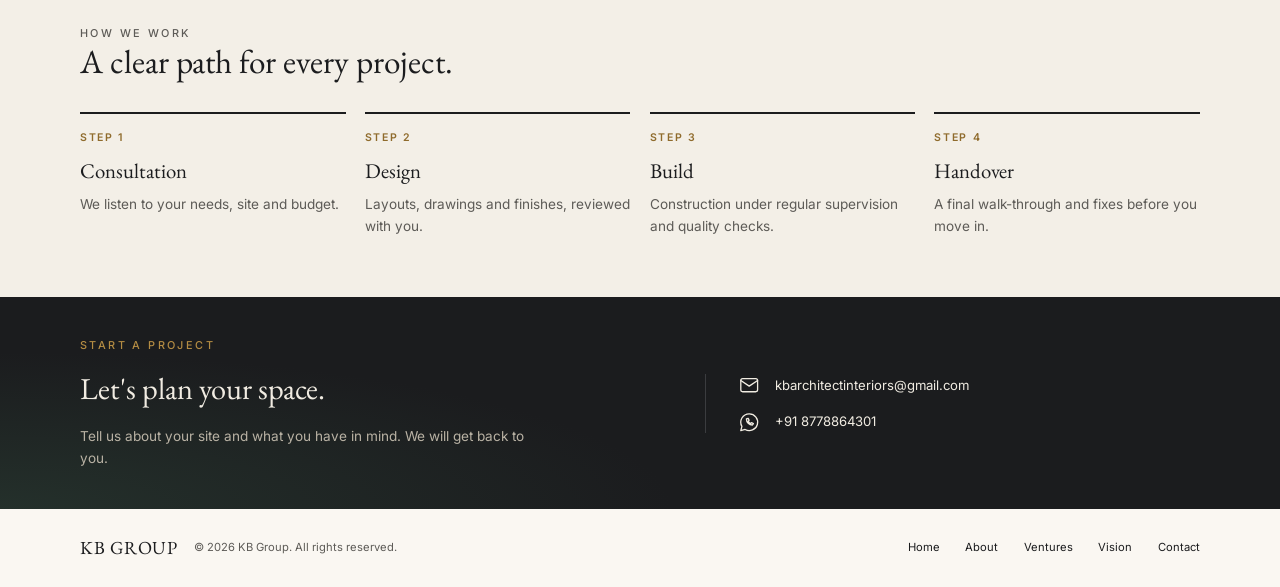
==== commit a534c7cc: "Add plans" ====
--- a/mizan-spaces.html
+++ b/mizan-spaces.html
@@ -130,7 +130,37 @@
     </div>
   </section>
 
-  <section class="sec alt" id="projects" aria-labelledby="proj-t">
+  <section class="sec alt" id="plans" aria-labelledby="plans-t">
+    <div class="band">
+      <div class="sec-head">
+        <p class="eyebrow">Our plans</p>
+        <h2 class="title" id="plans-t">Choose the plan that fits.</h2>
+        <p>Three plans, from essential to complete. Open a plan to see what it includes.</p>
+      </div>
+      <div class="grid3">
+        <a class="tile plan" href="plan-basic.html">
+          <span class="lvl">Plan 1</span>
+          <h3>Basic</h3>
+          <p>See what is included in the Basic plan.</p>
+          <span class="go">View Basic plan <svg class="ico arrow"><use href="#i-arrow"/></svg></span>
+        </a>
+        <a class="tile plan" href="plan-standard.html">
+          <span class="lvl">Plan 2</span>
+          <h3>Standard</h3>
+          <p>See what is included in the Standard plan.</p>
+          <span class="go">View Standard plan <svg class="ico arrow"><use href="#i-arrow"/></svg></span>
+        </a>
+        <a class="tile plan" href="plan-premium.html">
+          <span class="lvl">Plan 3</span>
+          <h3>Premium</h3>
+          <p>See what is included in the Premium plan.</p>
+          <span class="go">View Premium plan <svg class="ico arrow"><use href="#i-arrow"/></svg></span>
+        </a>
+      </div>
+    </div>
+  </section>
+
+  <section class="sec" id="projects" aria-labelledby="proj-t">
     <div class="band">
       <div class="sec-head">
         <p class="eyebrow">Portfolio</p>
@@ -165,7 +195,7 @@
     </div>
   </section>
 
-  <section class="sec" aria-labelledby="proc-t">
+  <section class="sec alt" aria-labelledby="proc-t">
     <div class="band">
       <div class="sec-head">
         <p class="eyebrow">How we work</p>
--- a/css/venture.css
+++ b/css/venture.css
@@ -83,6 +83,20 @@
 .proj h3 { font-size: 1.2rem; margin: 0.25rem 0 0.2rem; }
 .proj .meta { font-size: 0.78rem; color: var(--muted); }
 
+/* plan cards and plan pages */
+.plan { display: block; text-decoration: none; color: inherit; transition: border-color 0.15s, transform 0.15s; }
+.plan:hover { border-color: var(--gold); }
+.plan .lvl { font-size: 0.62rem; font-weight: 600; letter-spacing: 0.16em; text-transform: uppercase; color: var(--gold); }
+.plan h3 { margin-top: 0.5rem; }
+.plan .from { font-family: var(--serif); font-size: 1.35rem; margin-top: 0.9rem; }
+.plan .go { display: inline-block; margin-top: 1.1rem; color: var(--gold); font-size: 0.78rem; font-weight: 500; }
+.price { border-left: 2px solid var(--gold); padding-left: 1.2rem; margin-bottom: 2rem; }
+.price .amt { font-family: var(--serif); font-size: 2rem; line-height: 1.2; }
+.price p { color: var(--muted); margin: 0.4rem 0 0; font-size: 0.85rem; }
+.btn.line { background: transparent; color: var(--ink); border: 1px solid var(--line); }
+.btn.line:hover { background: var(--panel); }
+.row-actions { display: flex; gap: 0.8rem; flex-wrap: wrap; margin-top: 1.4rem; }
+
 .contact.c2 { grid-template-columns: minmax(0, 1.2fr) minmax(0, 1fr); }
 .contact p.note { margin: 0.8rem 0 0; color: var(--on-dark-muted); font-size: 0.85rem; max-width: 28rem; }
 
@@ -100,3 +114,9 @@
 @media (max-width: 40rem) {
   .proj-grid { columns: 1; }
 }
+
+/* embedded plan PDF: shown on larger screens, phones use the Open PDF button instead */
+.pdf-frame { display: block; width: 100%; height: 85vh; min-height: 36rem; border: 1px solid var(--line); border-radius: 3px; background: var(--card); }
+@media (max-width: 52rem) {
+  .pdf-frame { display: none; }
+}
